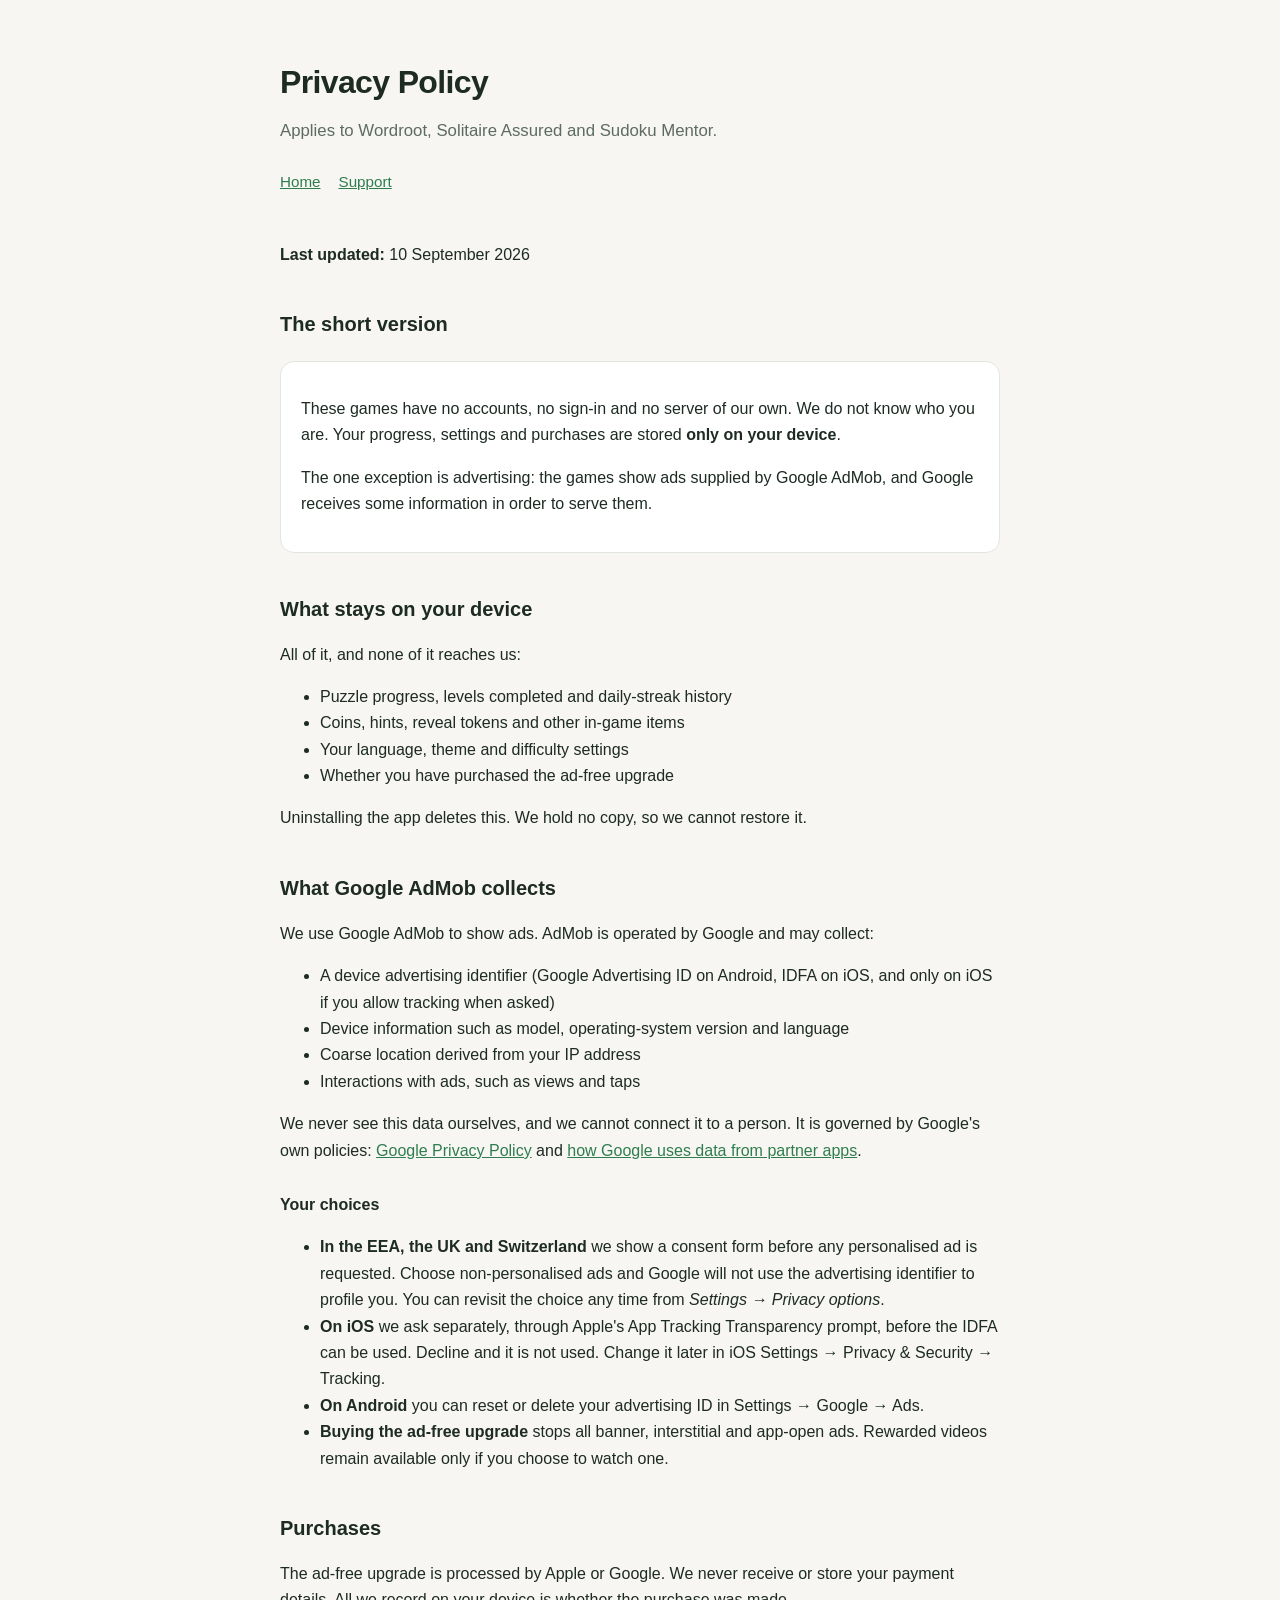
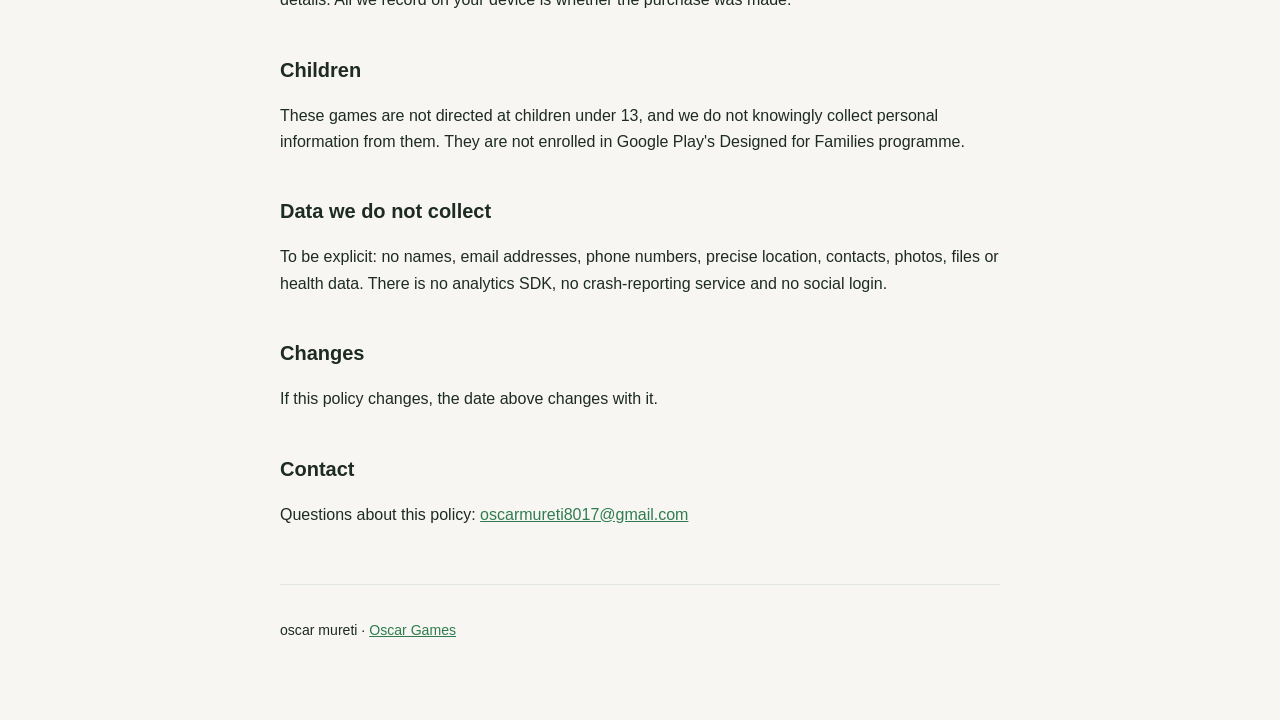
==== privacy.html @ a50494f4 "Public site: privacy policy, support page and app-ads.txt Kept separate from the private game repo b" ====
<!doctype html>
<html lang="en">
<head>
<meta charset="utf-8">
<meta name="viewport" content="width=device-width, initial-scale=1">
<title>Privacy Policy &middot; Oscar Games</title>
<link rel="stylesheet" href="style.css">
</head>
<body>
<div class="wrap">
  <header>
    <h1>Privacy Policy</h1>
    <p class="lede">Applies to Wordroot, Solitaire Assured and Sudoku Mentor.</p>
    <nav><a href="index.html">Home</a><a href="support.html">Support</a></nav>
  </header>

  <p><strong>Last updated:</strong> 10 September 2026</p>

  <h2>The short version</h2>
  <div class="card">
    <p>These games have no accounts, no sign-in and no server of our own. We do
    not know who you are. Your progress, settings and purchases are stored
    <strong>only on your device</strong>.</p>
    <p>The one exception is advertising: the games show ads supplied by Google
    AdMob, and Google receives some information in order to serve them.</p>
  </div>

  <h2>What stays on your device</h2>
  <p>All of it, and none of it reaches us:</p>
  <ul>
    <li>Puzzle progress, levels completed and daily-streak history</li>
    <li>Coins, hints, reveal tokens and other in-game items</li>
    <li>Your language, theme and difficulty settings</li>
    <li>Whether you have purchased the ad-free upgrade</li>
  </ul>
  <p>Uninstalling the app deletes this. We hold no copy, so we cannot restore it.</p>

  <h2>What Google AdMob collects</h2>
  <p>We use Google AdMob to show ads. AdMob is operated by Google and may collect:</p>
  <ul>
    <li>A device advertising identifier (Google Advertising ID on Android, IDFA
      on iOS, and only on iOS if you allow tracking when asked)</li>
    <li>Device information such as model, operating-system version and language</li>
    <li>Coarse location derived from your IP address</li>
    <li>Interactions with ads, such as views and taps</li>
  </ul>
  <p>We never see this data ourselves, and we cannot connect it to a person. It
  is governed by Google's own policies:
  <a href="https://policies.google.com/privacy">Google Privacy Policy</a> and
  <a href="https://policies.google.com/technologies/partner-sites">how Google
  uses data from partner apps</a>.</p>

  <h3>Your choices</h3>
  <ul>
    <li><strong>In the EEA, the UK and Switzerland</strong> we show a consent
      form before any personalised ad is requested. Choose non-personalised ads
      and Google will not use the advertising identifier to profile you. You can
      revisit the choice any time from <em>Settings &rarr; Privacy options</em>.</li>
    <li><strong>On iOS</strong> we ask separately, through Apple's App Tracking
      Transparency prompt, before the IDFA can be used. Decline and it is not
      used. Change it later in iOS Settings &rarr; Privacy &amp; Security &rarr; Tracking.</li>
    <li><strong>On Android</strong> you can reset or delete your advertising ID
      in Settings &rarr; Google &rarr; Ads.</li>
    <li><strong>Buying the ad-free upgrade</strong> stops all banner,
      interstitial and app-open ads. Rewarded videos remain available only if you
      choose to watch one.</li>
  </ul>

  <h2>Purchases</h2>
  <p>The ad-free upgrade is processed by Apple or Google. We never receive or
  store your payment details. All we record on your device is whether the
  purchase was made.</p>

  <h2>Children</h2>
  <p>These games are not directed at children under 13, and we do not knowingly
  collect personal information from them. They are not enrolled in Google Play's
  Designed for Families programme.</p>

  <h2>Data we do not collect</h2>
  <p>To be explicit: no names, email addresses, phone numbers, precise location,
  contacts, photos, files or health data. There is no analytics SDK, no
  crash-reporting service and no social login.</p>

  <h2>Changes</h2>
  <p>If this policy changes, the date above changes with it.</p>

  <h2>Contact</h2>
  <p>Questions about this policy: <a href="mailto:oscarmureti8017@gmail.com">oscarmureti8017@gmail.com</a></p>

  <footer><p>oscar mureti &middot; <a href="index.html">Oscar Games</a></p></footer>
</div>
</body>
</html>
---- style.css ----
/* One stylesheet for all three pages. Kept deliberately small - these pages
   exist to satisfy store requirements and answer a player's question, not to
   be a marketing site. */
:root {
  --bg: #f7f6f2;
  --surface: #ffffff;
  --text: #1d2b22;
  --muted: #5d6b62;
  --accent: #2f7d4f;
  --line: #e2e6e0;
}
@media (prefers-color-scheme: dark) {
  :root {
    --bg: #12160f;
    --surface: #1b211a;
    --text: #e8efe6;
    --muted: #9aa89e;
    --accent: #6fcb7f;
    --line: #2a332a;
  }
}
* { box-sizing: border-box; }
body {
  margin: 0;
  padding: 0 20px 64px;
  background: var(--bg);
  color: var(--text);
  font: 16px/1.65 -apple-system, BlinkMacSystemFont, "Segoe UI", Roboto, sans-serif;
}
.wrap { max-width: 720px; margin: 0 auto; }
header { padding: 56px 0 32px; }
h1 { font-size: 2rem; margin: 0 0 8px; letter-spacing: -0.02em; }
h2 { font-size: 1.25rem; margin: 40px 0 10px; }
h3 { font-size: 1rem; margin: 28px 0 6px; }
p, li { color: var(--text); }
.lede { color: var(--muted); font-size: 1.05rem; margin: 0; }
a { color: var(--accent); }
nav { margin: 24px 0 0; font-size: 0.95rem; }
nav a { margin-right: 18px; }
.games { display: grid; gap: 14px; margin: 28px 0; }
.game {
  display: flex; align-items: center; gap: 16px;
  background: var(--surface); border: 1px solid var(--line);
  border-radius: 14px; padding: 16px;
}
.game img { width: 60px; height: 60px; border-radius: 14px; flex: none; }
.game h3 { margin: 0 0 2px; }
.game p { margin: 0; color: var(--muted); font-size: 0.92rem; }
.card {
  background: var(--surface); border: 1px solid var(--line);
  border-radius: 14px; padding: 18px 20px; margin: 20px 0;
}
footer {
  margin-top: 56px; padding-top: 20px; border-top: 1px solid var(--line);
  color: var(--muted); font-size: 0.88rem;
}
code { background: var(--surface); padding: 2px 6px; border-radius: 5px; font-size: 0.9em; }
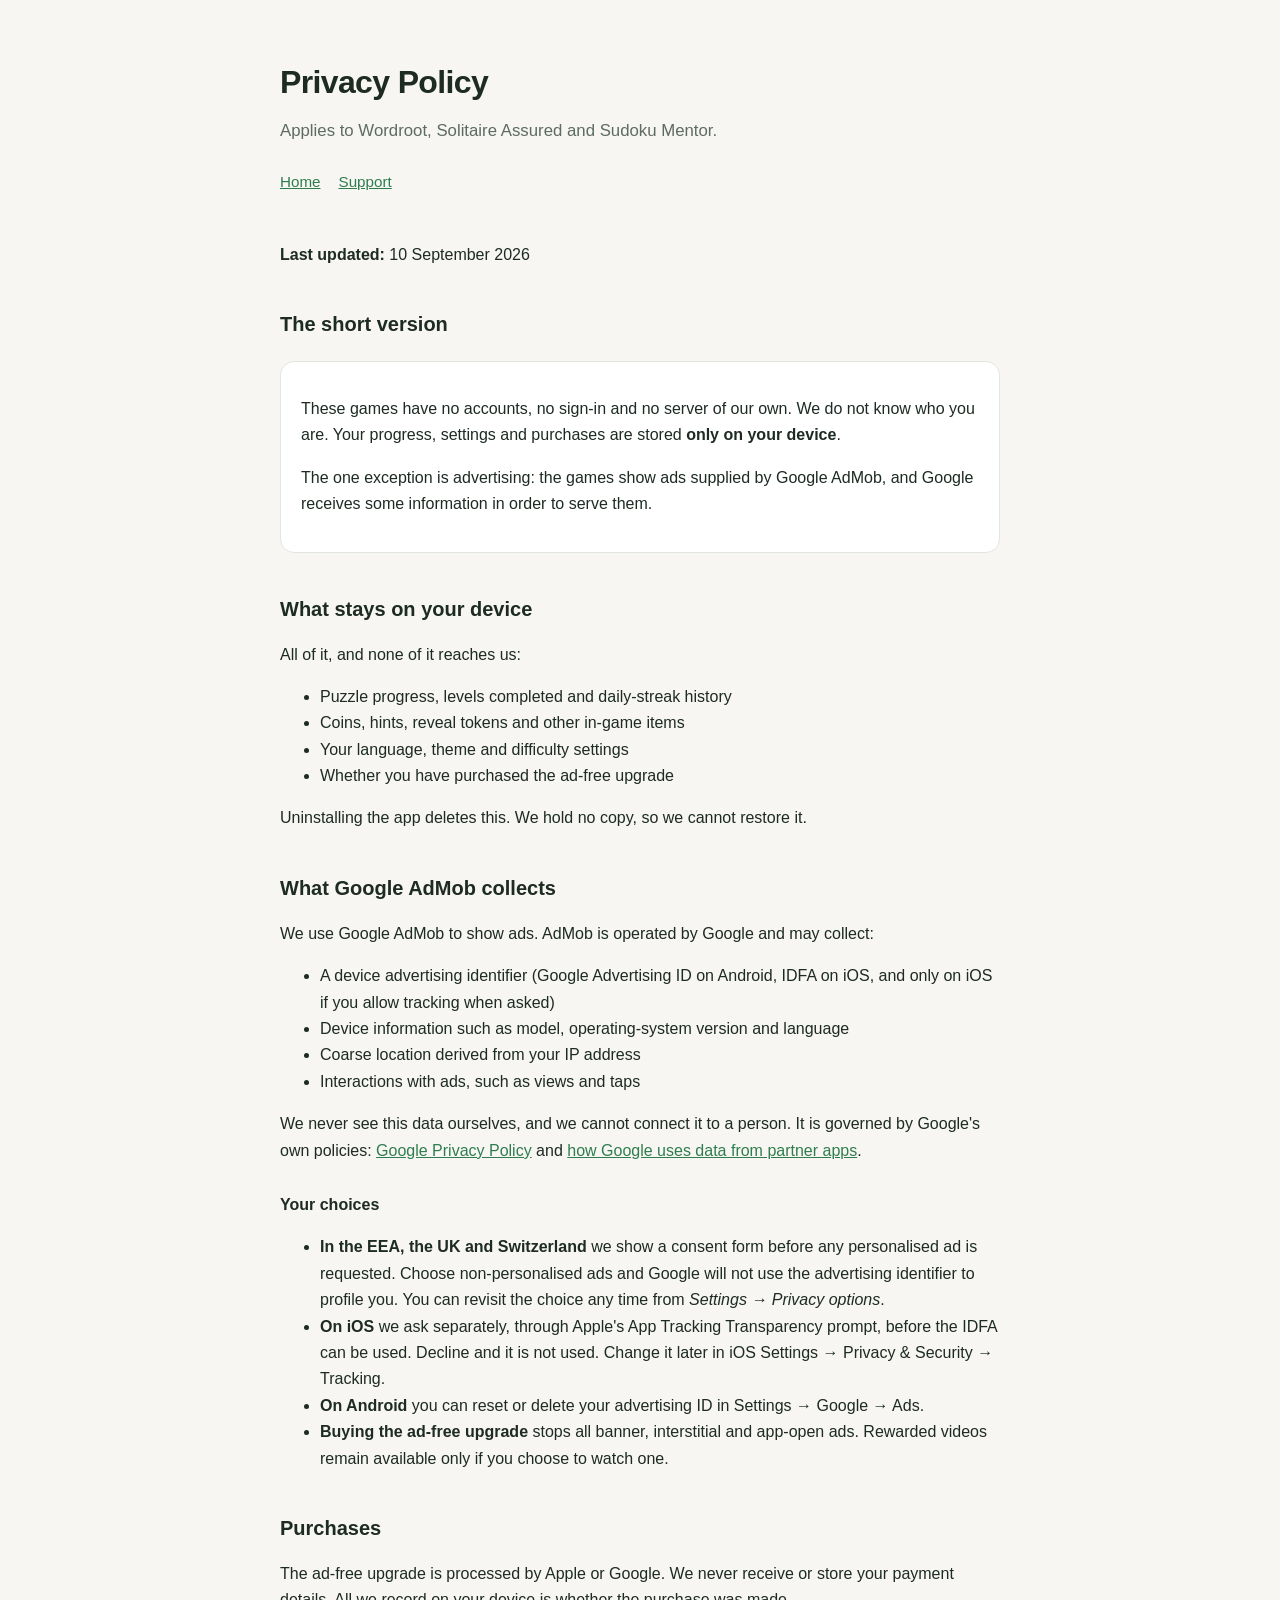
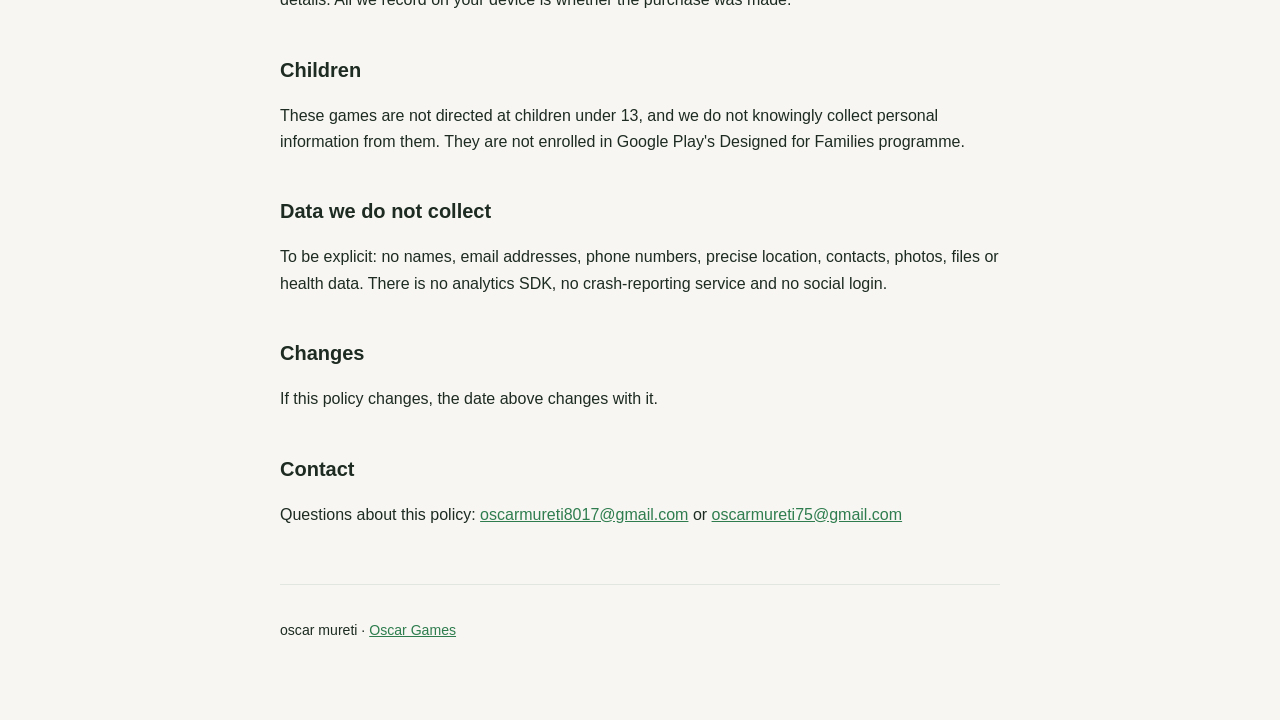
==== commit 62a54bd1: "List both email addresses Work enquiries and app support are separated on the portfolio, and the sup" ====
--- a/privacy.html
+++ b/privacy.html
@@ -85,7 +85,9 @@
   <p>If this policy changes, the date above changes with it.</p>
 
   <h2>Contact</h2>
-  <p>Questions about this policy: <a href="mailto:oscarmureti8017@gmail.com">oscarmureti8017@gmail.com</a></p>
+  <p>Questions about this policy:
+  <a href="mailto:oscarmureti8017@gmail.com">oscarmureti8017@gmail.com</a>
+  or <a href="mailto:oscarmureti75@gmail.com">oscarmureti75@gmail.com</a></p>
 
   <footer><p>oscar mureti &middot; <a href="index.html">Oscar Games</a></p></footer>
 </div>
--- a/style.css
+++ b/style.css
@@ -55,3 +55,38 @@
   color: var(--muted); font-size: 0.88rem;
 }
 code { background: var(--surface); padding: 2px 6px; border-radius: 5px; font-size: 0.9em; }
+
+/* ---------- portfolio sections ---------- */
+.hero { padding: 64px 0 8px; }
+.hero h1 { font-size: 2.5rem; margin-bottom: 4px; }
+.hero .role { color: var(--accent); font-weight: 600; margin: 0 0 12px; }
+.tagline { color: var(--muted); max-width: 58ch; }
+.meta { color: var(--muted); font-size: 0.9rem; margin-top: 14px; }
+.section { margin: 52px 0 0; }
+.section > p.intro { color: var(--muted); margin-top: 0; }
+.grid2 { display: grid; gap: 14px; grid-template-columns: 1fr; }
+@media (min-width: 640px) { .grid2 { grid-template-columns: 1fr 1fr; } }
+.item {
+  background: var(--surface); border: 1px solid var(--line);
+  border-radius: 14px; padding: 16px 18px;
+}
+.item h3 { margin: 0 0 4px; font-size: 1rem; }
+.item p { margin: 0 0 10px; color: var(--muted); font-size: 0.92rem; }
+.tags { display: flex; flex-wrap: wrap; gap: 6px; }
+.tag {
+  font-size: 0.74rem; padding: 3px 9px; border-radius: 20px;
+  background: color-mix(in srgb, var(--accent) 12%, transparent);
+  color: var(--accent); border: 1px solid color-mix(in srgb, var(--accent) 24%, transparent);
+}
+.role-row {
+  display: flex; justify-content: space-between; gap: 12px;
+  align-items: baseline; flex-wrap: wrap;
+}
+.role-row .when { color: var(--muted); font-size: 0.85rem; white-space: nowrap; }
+.timeline { display: grid; gap: 12px; }
+.skills { display: flex; flex-wrap: wrap; gap: 8px; }
+.skills span {
+  background: var(--surface); border: 1px solid var(--line);
+  padding: 6px 12px; border-radius: 8px; font-size: 0.88rem;
+}
+.store-link { font-size: 0.85rem; }
